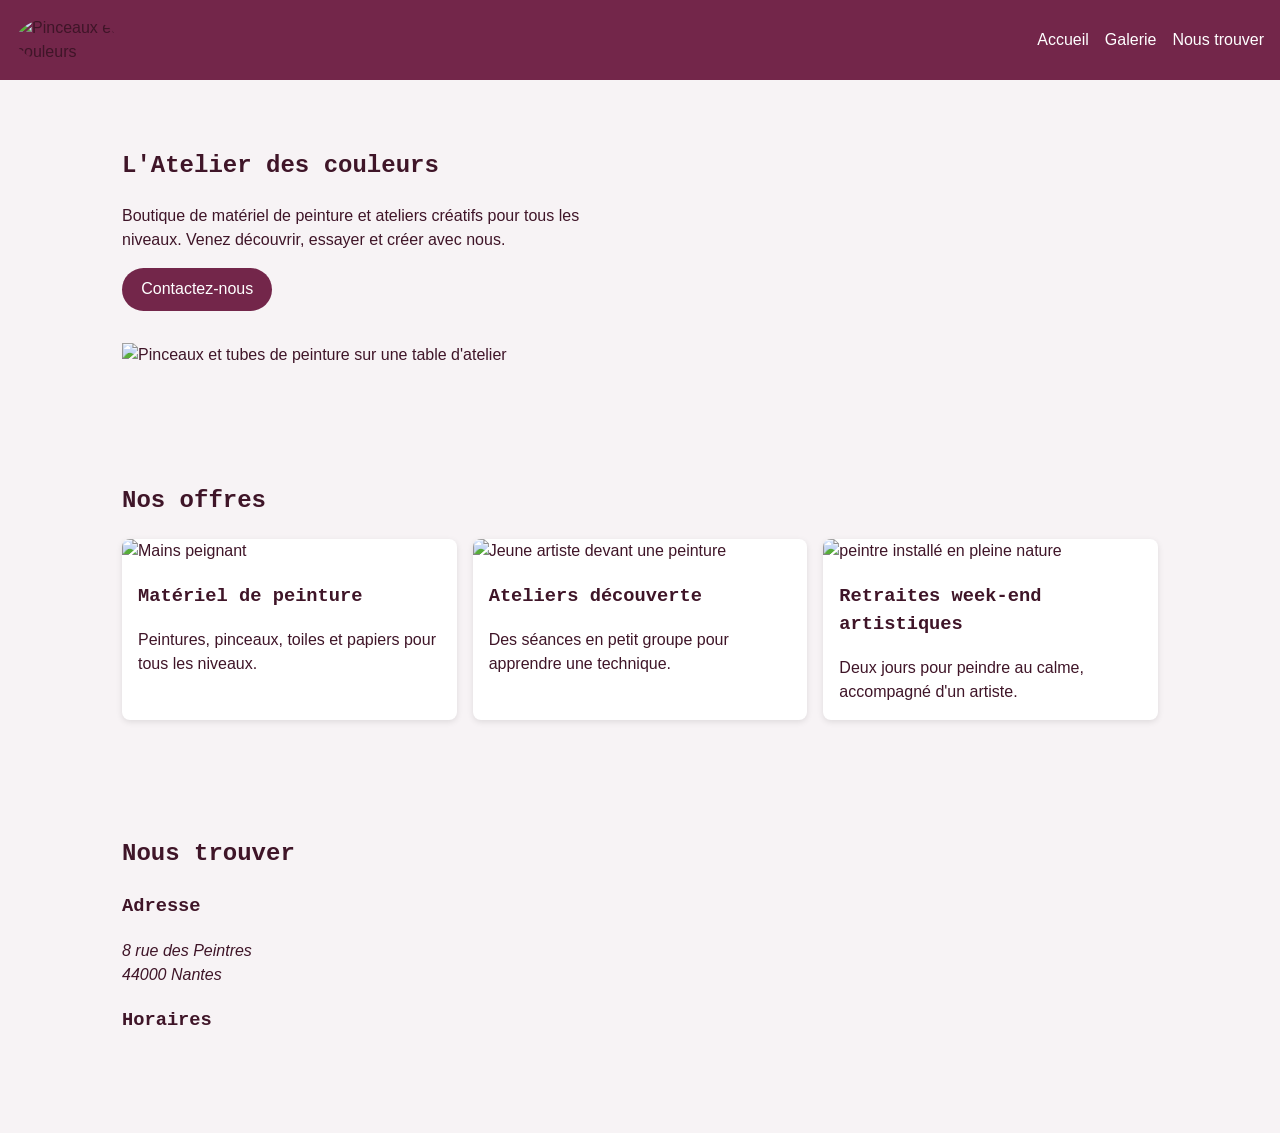
==== index.html @ 0fced946 "Structure HTML de l'accueil et styles de base" ====
<!doctype html>
<html lang="fr">
  <head>
    <meta charset="UTF-8" />
    <meta name="viewport" content="width=device-width, initial-scale=1.0" />
    <meta name="description" content="" />
    <title>L'Atelier des couleurs</title>
    <link rel="stylesheet" href="style.css" />
    <script src="script.js" defer></script>
  </head>
  <body>
    <header>
      <img src="images/logo.png" alt="Pinceaux et couleurs" class="logo" />
      <nav>
        <ul>
          <li><a href="index.html">Accueil</a></li>
          <li><a href="Galerie.html">Galerie</a></li>
          <li><a href="#nous-trouver">Nous trouver</a></li>
        </ul>
      </nav>
    </header>

    <main>
      <section id="accueil">
        <div>
          <h1>L'Atelier des couleurs</h1>
          <p>
            Boutique de matériel de peinture et ateliers créatifs pour tous les
            niveaux. Venez découvrir, essayer et créer avec nous.
          </p>
          <a href="#" class="bouton">Contactez-nous</a>
        </div>
        <br />
        <img
          src="images/pinceaux.jpg"
          alt="Pinceaux et tubes de peinture sur une table d'atelier"
        />
      </section>

      <section id="offres">
        <h2>Nos offres</h2>
        <div class="cartes">
          <article>
            <img src="images/mains.jpg" alt="Mains peignant" />
            <h3>Matériel de peinture</h3>
            <p>Peintures, pinceaux, toiles et papiers pour tous les niveaux.</p>
          </article>
          <article>
            <img
              src="images/atelier.jpg"
              alt="Jeune artiste devant une peinture"
            />
            <h3>Ateliers découverte</h3>
            <p>Des séances en petit groupe pour apprendre une technique.</p>
          </article>
          <article>
            <img
              src="images/retraite.jpg"
              alt="peintre installé en pleine nature"
            />
            <h3>Retraites week-end artistiques</h3>
            <p>Deux jours pour peindre au calme, accompagné d'un artiste.</p>
          </article>
        </div>
      </section>

      <section id="nous-trouver">
        <h2>Nous trouver</h2>

        <h3>Adresse</h3>
        <address>
          8 rue des Peintres<br />
          44000 Nantes
        </address>

        <h3>Horaires <span id="badge"></span></h3>
        <ul id="horaires">
          <!-- rempli par le JavaScript -->
        </ul>
      </section>
    </main>

    <footer>
      <!-- copyright -->
    </footer>
  </body>
</html>
---- style.css ----
/* ===== Variables (à remplacer par les valeurs exactes de ta charte Figma) ===== */
:root {
  --couleur-primaire: #73264a;
  --couleur-secondaire: #ff66cc;
  --couleur-fond: #f7f3f5;
  --couleur-texte: #3f1528;
  --couleur-neutre: #a8949c;
  --police-titres: "Courier New", monospace;
  --police-texte: Arial, sans-serif;
}

/* ===== Base ===== */
*,
*::before,
*::after {
  box-sizing: border-box;
}

body {
  margin: 0;
  font-family: var(--police-texte);
  color: var(--couleur-texte);
  background-color: var(--couleur-fond);
  line-height: 1.5;
}

img {
  max-width: 100%;
  height: auto;
  display: block;
}

h1,
h2,
h3 {
  font-family: var(--police-titres);
}

section {
  padding: 2rem 1rem;
}

/* ===== En-tête et navigation ===== */
header {
  display: flex;
  justify-content: space-between;
  align-items: center;
  padding: 1rem;
  background-color: var(--couleur-primaire);
}

.logo {
  width: 100px;
  height: auto;
  border-radius: 50%;
  object-fit: cover;
}

nav ul {
  display: flex;
  gap: 1rem;
  list-style: none;
  margin: 0;
  padding: 0;
}

nav a {
  color: white;
  text-decoration: none;
}

nav a:hover,
nav a:focus {
  text-decoration: underline;
}

/* ===== Bouton ===== */
.bouton {
  display: inline-block;
  padding: 0.6rem 1.2rem;
  background-color: var(--couleur-primaire);
  color: white;
  text-decoration: none;
  border-radius: 999px;
}

.bouton:hover,
.bouton:focus {
  background-color: var(--couleur-texte);
}

/* ===== Cartes ===== */
.cartes {
  display: grid;
  gap: 1rem;
}

article {
  background-color: white;
  border-radius: 8px;
  overflow: hidden;
  box-shadow: 0 2px 6px rgba(0, 0, 0, 0.1);
}

article h3,
article p {
  padding: 0 1rem;
}

/* ===== Pied de page ===== */
footer {
  padding: 1rem;
  text-align: center;
  font-size: 0.85rem;
  color: var(--couleur-neutre);
}

/* ===== Desktop ===== */
@media (min-width: 768px) {
  section {
    max-width: 1100px;
    margin: 0 auto;
    padding: 3rem 2rem;
  }

  #accueil {
    display: grid;
    grid-template-columns: 1fr 1fr;
    align-items: center;
    gap: 2rem;
  }

  .cartes {
    grid-template-columns: repeat(3, 1fr);
  }
}
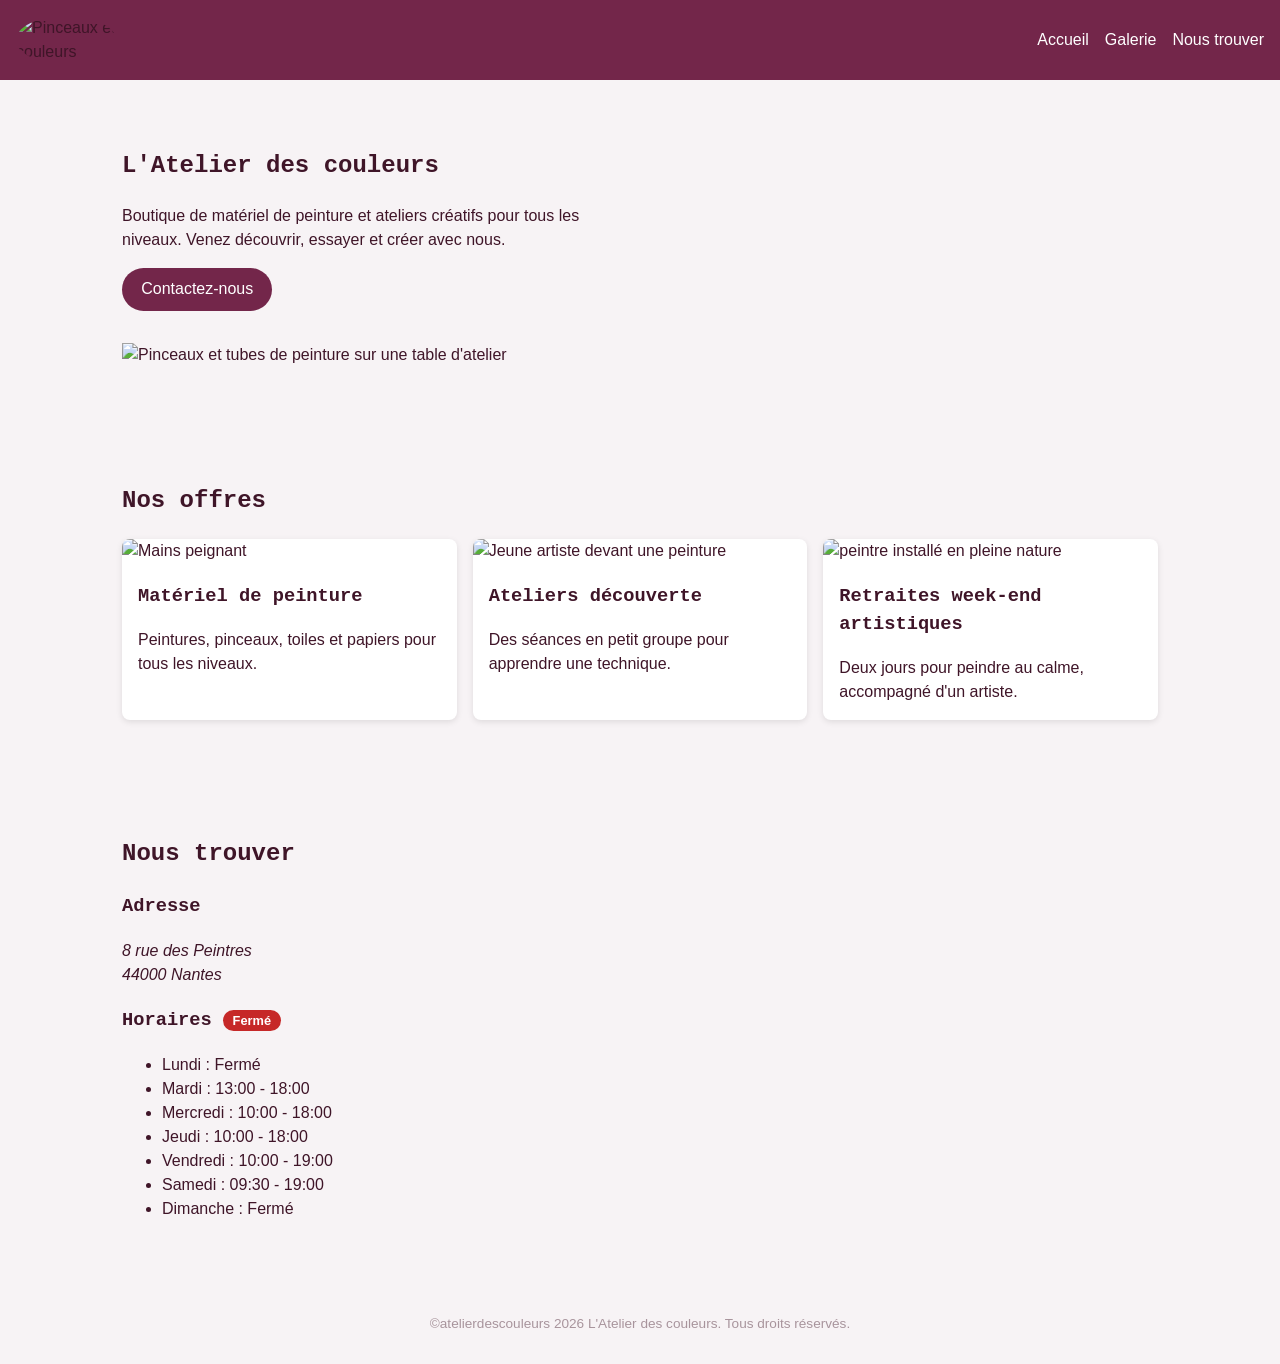
==== commit b1455c8e: "Ajout de l'année automatique dans le pied de page" ====
--- a/index.html
+++ b/index.html
@@ -81,7 +81,10 @@
     </main>
 
     <footer>
-      <!-- copyright -->
+      <p>
+        ©atelierdescouleurs <span id="annee"></span> L'Atelier des couleurs.
+        Tous droits réservés.
+      </p>
     </footer>
   </body>
 </html>
--- a/style.css
+++ b/style.css
@@ -134,3 +134,19 @@
     grid-template-columns: repeat(3, 1fr);
   }
 }
+
+#badge {
+  font-family: var(--police-texte);
+  font-size: 0.8rem;
+  padding: 0.2rem 0.6rem;
+  border-radius: 999px;
+  color: white;
+}
+
+.ouvert {
+  background-color: #2e7d32;
+}
+
+.ferme {
+  background-color: #c62828;
+}
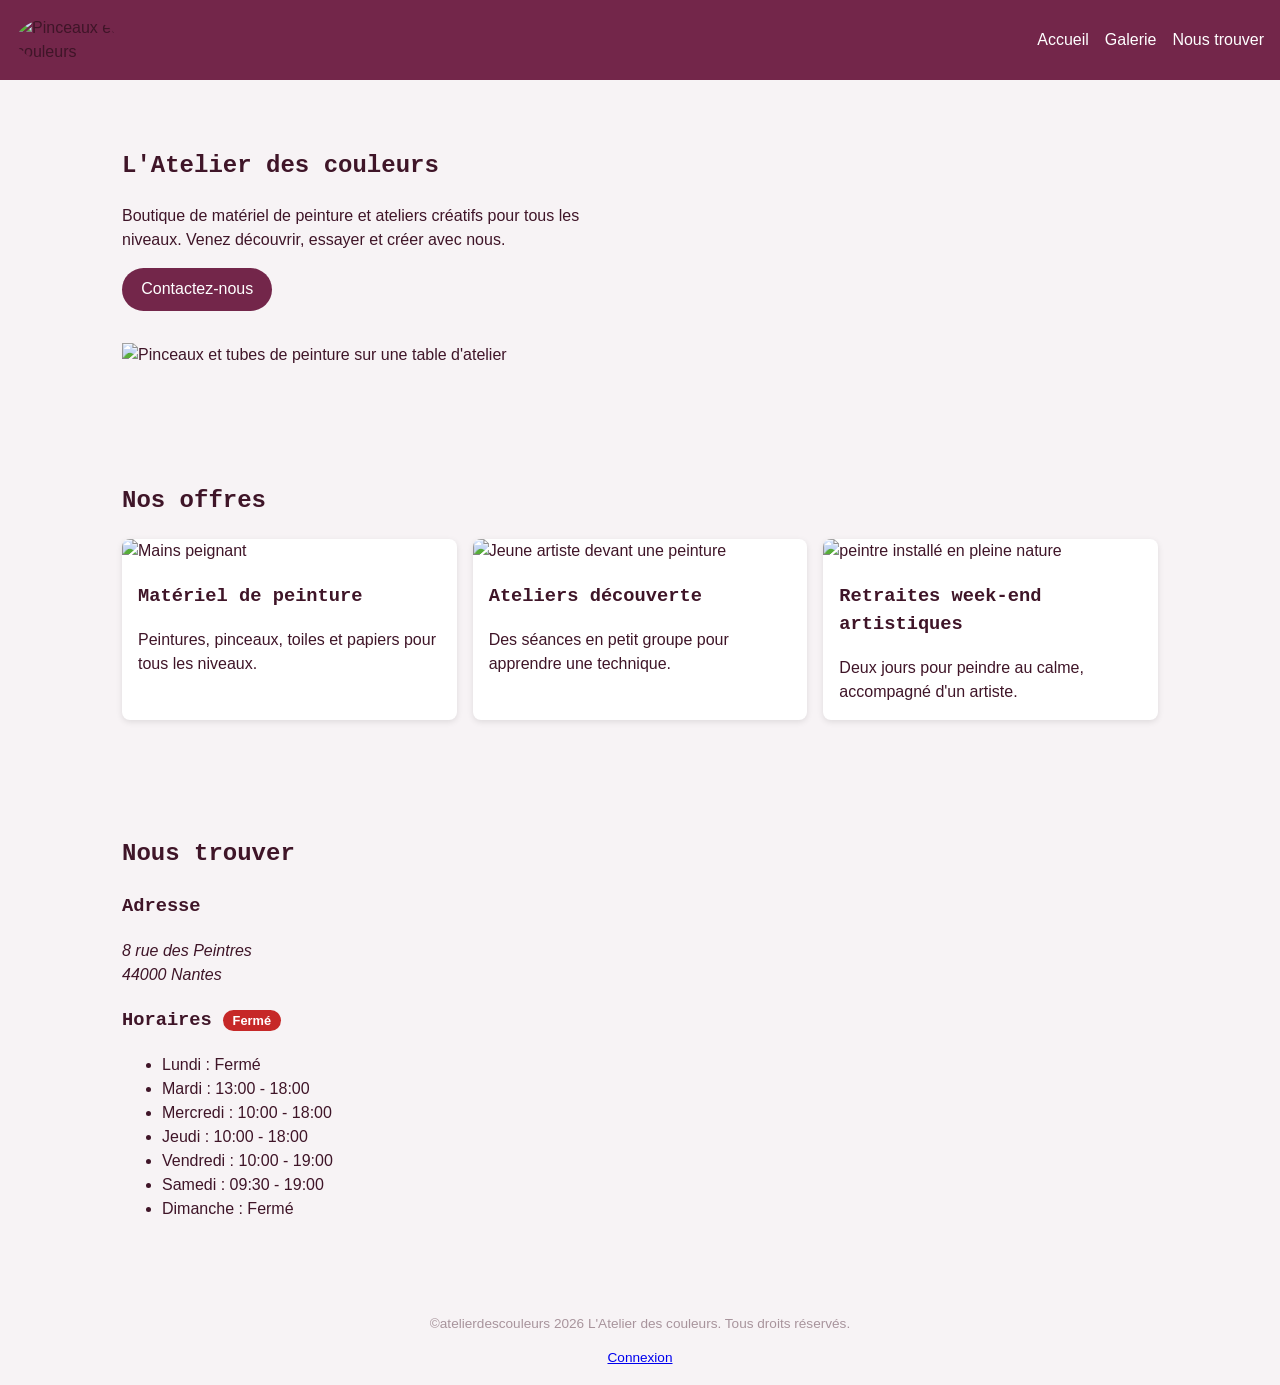
==== commit 8067e08b: "Espace administrateur : connexion, déconnexion et modification des horaires" ====
--- a/index.html
+++ b/index.html
@@ -85,6 +85,7 @@
         ©atelierdescouleurs <span id="annee"></span> L'Atelier des couleurs.
         Tous droits réservés.
       </p>
+      <a href="admin/connexion.php">Connexion</a>
     </footer>
   </body>
 </html>
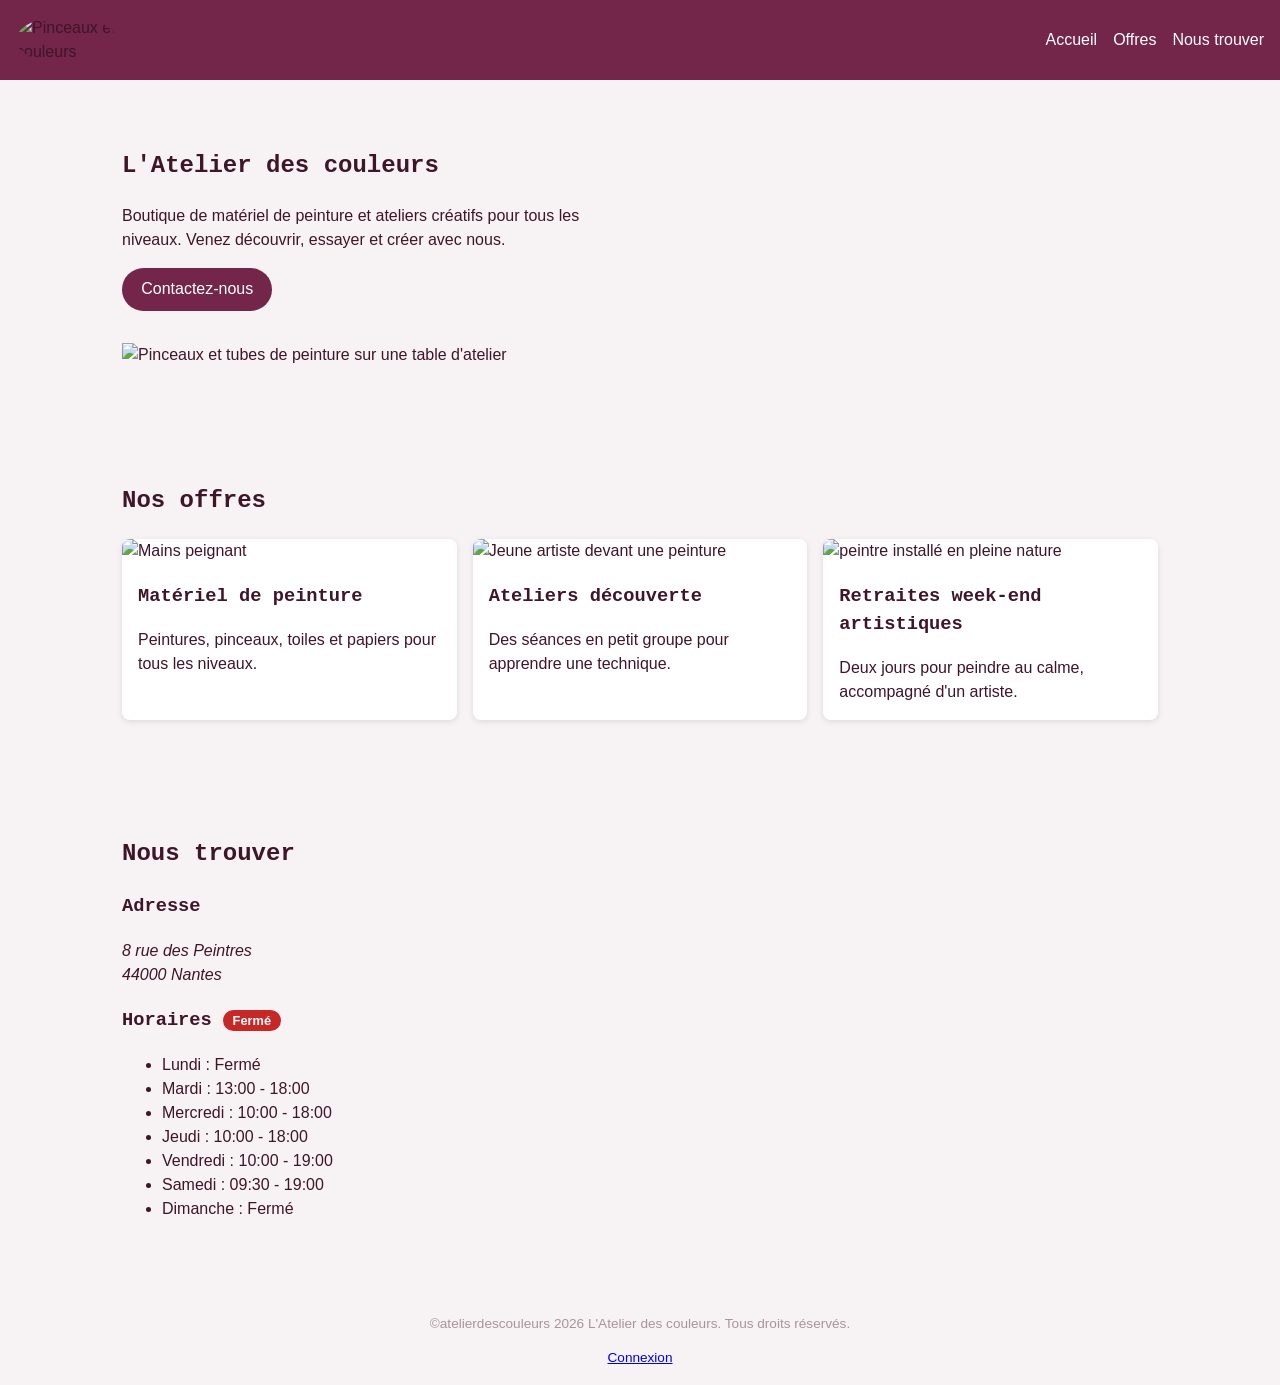
==== commit d852d243: "Suppression de la page Galerie et ajustements du code" ====
--- a/index.html
+++ b/index.html
@@ -14,7 +14,7 @@
       <nav>
         <ul>
           <li><a href="index.html">Accueil</a></li>
-          <li><a href="Galerie.html">Galerie</a></li>
+          <li><a href="#offres">Offres</a></li>
           <li><a href="#nous-trouver">Nous trouver</a></li>
         </ul>
       </nav>
